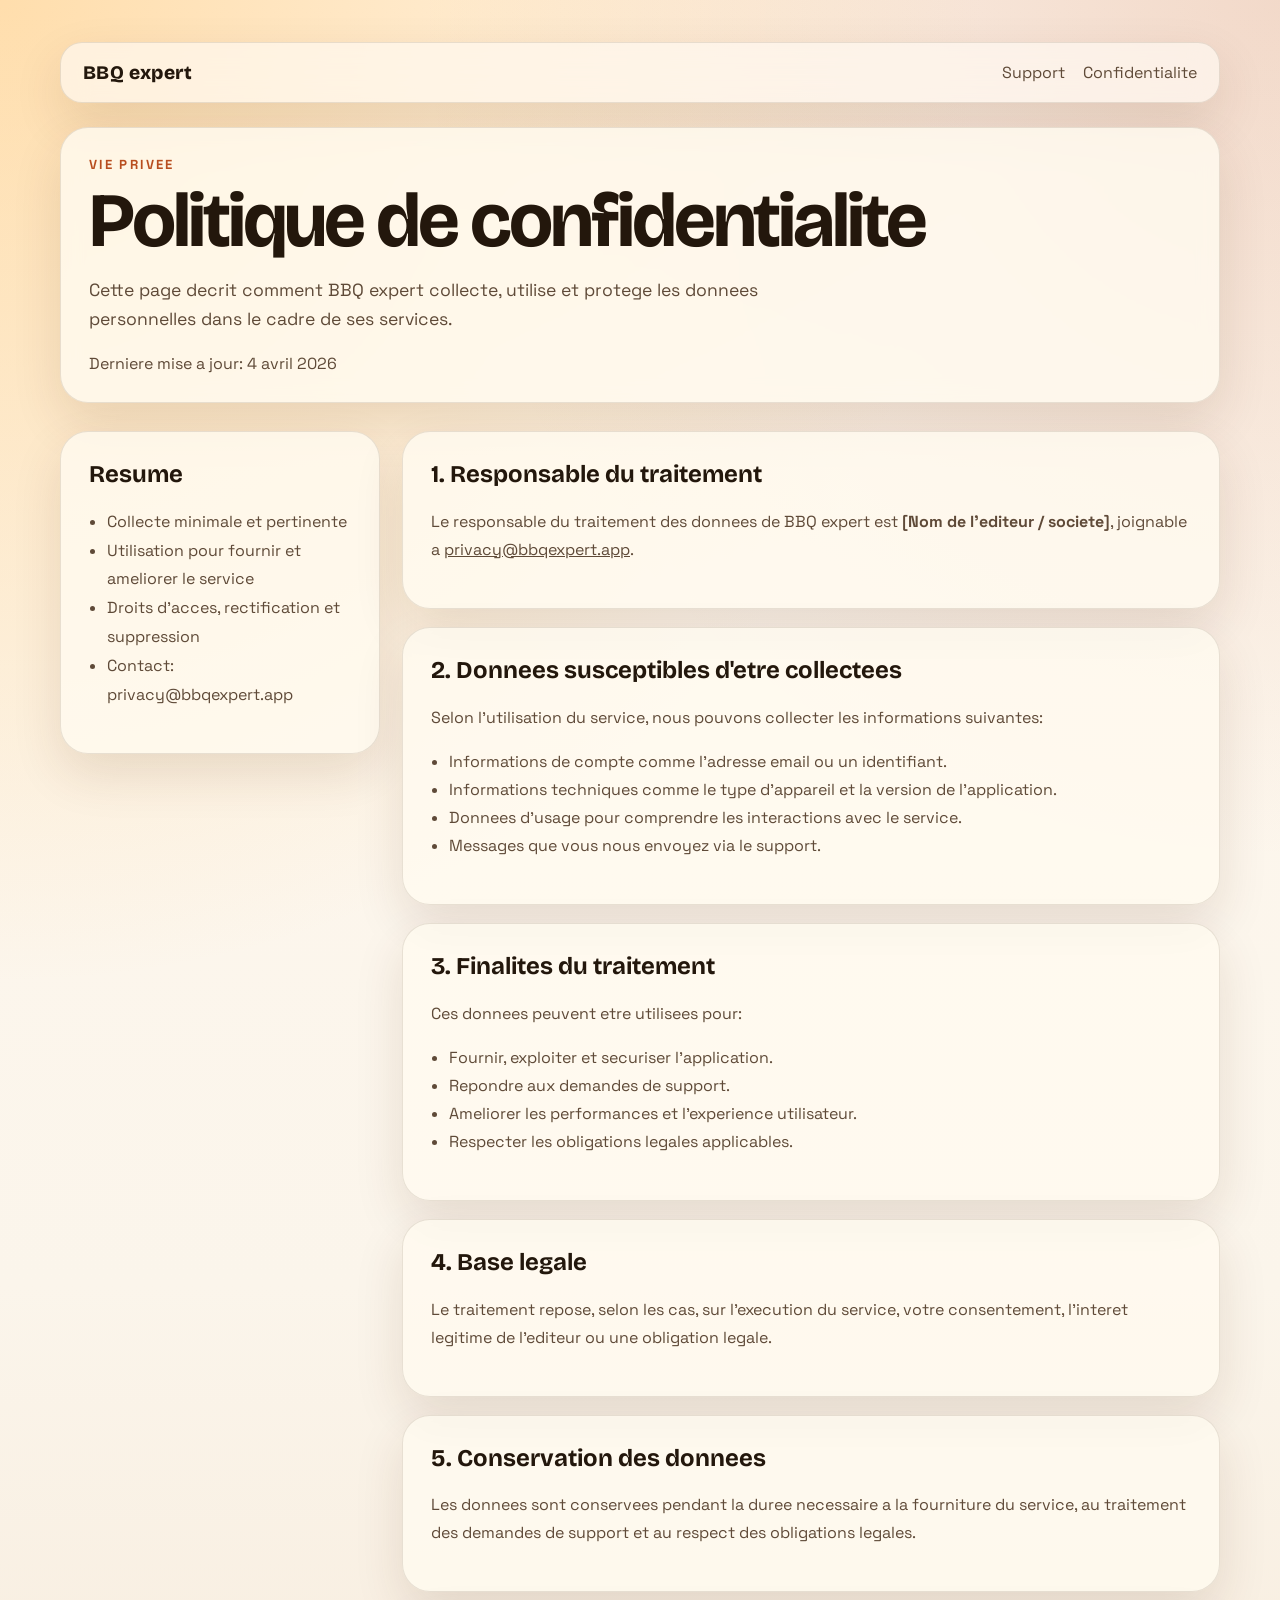
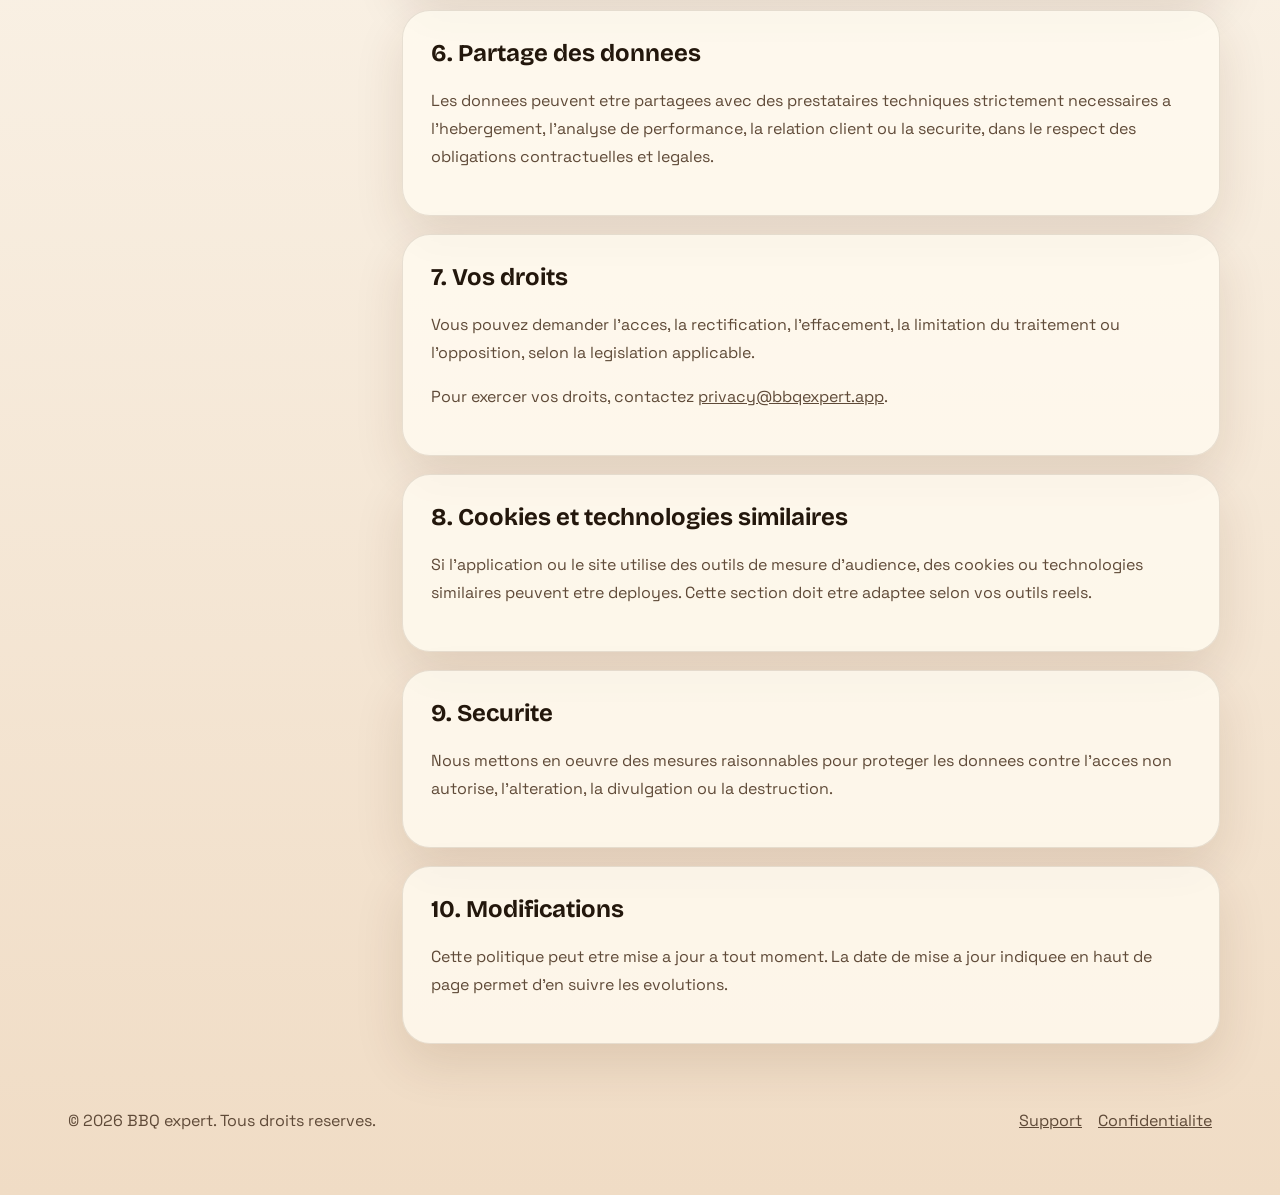
==== privacy.html @ 15db12ca "Initial BBQ expert support site" ====
<!DOCTYPE html>
<html lang="fr">
  <head>
    <meta charset="UTF-8" />
    <meta name="viewport" content="width=device-width, initial-scale=1.0" />
    <title>BBQ expert | Politique de confidentialite</title>
    <meta
      name="description"
      content="Politique de confidentialite de BBQ expert. Informations sur les donnees collectees, leur utilisation et vos droits."
    />
    <link rel="preconnect" href="https://fonts.googleapis.com" />
    <link rel="preconnect" href="https://fonts.gstatic.com" crossorigin />
    <link
      href="https://fonts.googleapis.com/css2?family=Bricolage+Grotesque:wght@400;500;700;800&family=Space+Grotesk:wght@400;500;700&display=swap"
      rel="stylesheet"
    />
    <link rel="stylesheet" href="assets/styles.css" />
  </head>
  <body>
    <div class="site-shell">
      <header class="page-header">
        <nav class="topbar">
          <a class="brand" href="index.html">BBQ expert</a>
          <div class="nav-links">
            <a href="index.html">Support</a>
            <a href="privacy.html">Confidentialite</a>
          </div>
        </nav>

        <div class="page-heading">
          <p class="eyebrow">Vie privee</p>
          <h1>Politique de confidentialite</h1>
          <p class="lead">
            Cette page decrit comment BBQ expert collecte, utilise et protege les
            donnees personnelles dans le cadre de ses services.
          </p>
          <p class="meta-note">Derniere mise a jour: 4 avril 2026</p>
        </div>
      </header>

      <main class="policy-layout">
        <aside class="policy-summary">
          <h2>Resume</h2>
          <ul class="check-list">
            <li>Collecte minimale et pertinente</li>
            <li>Utilisation pour fournir et ameliorer le service</li>
            <li>Droits d'acces, rectification et suppression</li>
            <li>Contact: privacy@bbqexpert.app</li>
          </ul>
        </aside>

        <section class="policy-content">
          <article class="policy-block">
            <h2>1. Responsable du traitement</h2>
            <p>
              Le responsable du traitement des donnees de BBQ expert est
              <strong>[Nom de l'editeur / societe]</strong>, joignable a
              <a href="mailto:privacy@bbqexpert.app">privacy@bbqexpert.app</a>.
            </p>
          </article>

          <article class="policy-block">
            <h2>2. Donnees susceptibles d'etre collectees</h2>
            <p>
              Selon l'utilisation du service, nous pouvons collecter les
              informations suivantes:
            </p>
            <ul>
              <li>Informations de compte comme l'adresse email ou un identifiant.</li>
              <li>Informations techniques comme le type d'appareil et la version de l'application.</li>
              <li>Donnees d'usage pour comprendre les interactions avec le service.</li>
              <li>Messages que vous nous envoyez via le support.</li>
            </ul>
          </article>

          <article class="policy-block">
            <h2>3. Finalites du traitement</h2>
            <p>Ces donnees peuvent etre utilisees pour:</p>
            <ul>
              <li>Fournir, exploiter et securiser l'application.</li>
              <li>Repondre aux demandes de support.</li>
              <li>Ameliorer les performances et l'experience utilisateur.</li>
              <li>Respecter les obligations legales applicables.</li>
            </ul>
          </article>

          <article class="policy-block">
            <h2>4. Base legale</h2>
            <p>
              Le traitement repose, selon les cas, sur l'execution du service,
              votre consentement, l'interet legitime de l'editeur ou une
              obligation legale.
            </p>
          </article>

          <article class="policy-block">
            <h2>5. Conservation des donnees</h2>
            <p>
              Les donnees sont conservees pendant la duree necessaire a la
              fourniture du service, au traitement des demandes de support et au
              respect des obligations legales.
            </p>
          </article>

          <article class="policy-block">
            <h2>6. Partage des donnees</h2>
            <p>
              Les donnees peuvent etre partagees avec des prestataires techniques
              strictement necessaires a l'hebergement, l'analyse de performance,
              la relation client ou la securite, dans le respect des obligations
              contractuelles et legales.
            </p>
          </article>

          <article class="policy-block">
            <h2>7. Vos droits</h2>
            <p>
              Vous pouvez demander l'acces, la rectification, l'effacement, la
              limitation du traitement ou l'opposition, selon la legislation
              applicable.
            </p>
            <p>
              Pour exercer vos droits, contactez
              <a href="mailto:privacy@bbqexpert.app">privacy@bbqexpert.app</a>.
            </p>
          </article>

          <article class="policy-block">
            <h2>8. Cookies et technologies similaires</h2>
            <p>
              Si l'application ou le site utilise des outils de mesure
              d'audience, des cookies ou technologies similaires peuvent etre
              deployes. Cette section doit etre adaptee selon vos outils reels.
            </p>
          </article>

          <article class="policy-block">
            <h2>9. Securite</h2>
            <p>
              Nous mettons en oeuvre des mesures raisonnables pour proteger les
              donnees contre l'acces non autorise, l'alteration, la divulgation
              ou la destruction.
            </p>
          </article>

          <article class="policy-block">
            <h2>10. Modifications</h2>
            <p>
              Cette politique peut etre mise a jour a tout moment. La date de
              mise a jour indiquee en haut de page permet d'en suivre les
              evolutions.
            </p>
          </article>
        </section>
      </main>

      <footer class="footer">
        <p>© 2026 BBQ expert. Tous droits reserves.</p>
        <div class="footer-links">
          <a href="index.html">Support</a>
          <a href="privacy.html">Confidentialite</a>
        </div>
      </footer>
    </div>
  </body>
</html>
---- assets/styles.css ----
:root {
  --bg: #fbf5eb;
  --bg-soft: #f3e5cf;
  --surface: rgba(255, 250, 240, 0.82);
  --surface-strong: #fffaf2;
  --ink: #23170c;
  --ink-soft: #5f4a38;
  --accent: #b84d1f;
  --accent-strong: #8d3511;
  --line: rgba(70, 42, 20, 0.12);
  --shadow: 0 20px 50px rgba(82, 40, 10, 0.12);
}

* {
  box-sizing: border-box;
}

html {
  scroll-behavior: smooth;
}

body {
  margin: 0;
  min-height: 100vh;
  font-family: "Space Grotesk", sans-serif;
  color: var(--ink);
  background:
    radial-gradient(circle at top left, rgba(255, 190, 92, 0.45), transparent 32%),
    radial-gradient(circle at top right, rgba(184, 77, 31, 0.18), transparent 28%),
    linear-gradient(180deg, #fff8ef 0%, var(--bg) 46%, #f0dcc5 100%);
}

a {
  color: inherit;
}

.site-shell {
  width: min(1160px, calc(100% - 32px));
  margin: 0 auto;
  padding: 24px 0 48px;
}

.topbar {
  display: flex;
  align-items: center;
  justify-content: space-between;
  gap: 20px;
  padding: 18px 22px;
  border: 1px solid var(--line);
  border-radius: 22px;
  background: rgba(255, 250, 242, 0.68);
  backdrop-filter: blur(14px);
  box-shadow: var(--shadow);
}

.brand {
  font-family: "Bricolage Grotesque", sans-serif;
  font-size: 1.2rem;
  font-weight: 800;
  letter-spacing: 0.02em;
  text-decoration: none;
}

.nav-links {
  display: flex;
  flex-wrap: wrap;
  gap: 18px;
}

.nav-links a {
  text-decoration: none;
  color: var(--ink-soft);
}

.hero,
.page-header {
  padding-top: 18px;
}

.hero-grid,
.page-heading,
.policy-layout,
.contact-panel,
.support-grid,
.faq-list {
  animation: rise 0.7s ease both;
}

.hero-grid {
  display: grid;
  grid-template-columns: 1.3fr 0.9fr;
  gap: 24px;
  margin-top: 24px;
}

.hero-copy,
.hero-card,
.page-heading,
.policy-summary,
.policy-block,
.contact-panel,
.info-card,
.faq-item {
  border: 1px solid var(--line);
  background: var(--surface);
  backdrop-filter: blur(10px);
  box-shadow: var(--shadow);
}

.hero-copy,
.hero-card,
.page-heading,
.policy-summary,
.policy-block,
.info-card,
.faq-item {
  border-radius: 28px;
  padding: 28px;
}

.hero-copy h1,
.page-heading h1 {
  margin: 0;
  font-family: "Bricolage Grotesque", sans-serif;
  font-size: clamp(2.7rem, 6vw, 5.5rem);
  line-height: 0.95;
  letter-spacing: -0.04em;
}

.hero-card h2,
.section-heading h2,
.contact-panel h2,
.policy-summary h2,
.policy-block h2 {
  margin-top: 0;
  font-family: "Bricolage Grotesque", sans-serif;
}

.lead {
  max-width: 62ch;
  font-size: 1.1rem;
  line-height: 1.7;
  color: var(--ink-soft);
}

.eyebrow {
  margin: 0 0 12px;
  font-size: 0.82rem;
  font-weight: 700;
  letter-spacing: 0.18em;
  text-transform: uppercase;
  color: var(--accent);
}

.hero-actions {
  display: flex;
  flex-wrap: wrap;
  gap: 14px;
  margin: 28px 0 16px;
}

.button {
  display: inline-flex;
  align-items: center;
  justify-content: center;
  min-height: 48px;
  padding: 0 18px;
  border-radius: 999px;
  text-decoration: none;
  font-weight: 700;
}

.button-primary {
  background: linear-gradient(135deg, var(--accent) 0%, #d76a2c 100%);
  color: #fff8f3;
}

.button-secondary {
  border: 1px solid rgba(184, 77, 31, 0.2);
  background: rgba(255, 255, 255, 0.4);
  color: var(--accent-strong);
}

.meta-note {
  margin: 0;
  color: var(--ink-soft);
}

.card-badge {
  display: inline-flex;
  padding: 8px 12px;
  border-radius: 999px;
  background: rgba(184, 77, 31, 0.12);
  color: var(--accent-strong);
  font-size: 0.9rem;
  font-weight: 700;
}

.check-list {
  padding-left: 18px;
  color: var(--ink-soft);
  line-height: 1.8;
}

.section {
  margin-top: 32px;
}

.section-heading {
  margin-bottom: 18px;
}

.support-grid {
  display: grid;
  grid-template-columns: repeat(3, minmax(0, 1fr));
  gap: 18px;
}

.info-card h3,
.faq-item h3 {
  margin-top: 0;
  font-family: "Bricolage Grotesque", sans-serif;
}

.section-accent {
  padding: 28px;
  border: 1px solid var(--line);
  border-radius: 32px;
  background:
    linear-gradient(135deg, rgba(255, 244, 223, 0.82), rgba(255, 248, 240, 0.92)),
    var(--surface-strong);
  box-shadow: var(--shadow);
}

.faq-list {
  display: grid;
  grid-template-columns: repeat(2, minmax(0, 1fr));
  gap: 18px;
}

.contact-panel {
  display: grid;
  grid-template-columns: 1.2fr 0.8fr;
  gap: 22px;
  padding: 28px;
  border-radius: 32px;
}

.contact-card {
  align-self: stretch;
  padding: 22px;
  border-radius: 24px;
  background: linear-gradient(180deg, rgba(184, 77, 31, 0.12), rgba(255, 255, 255, 0.45));
  border: 1px solid rgba(184, 77, 31, 0.18);
}

.page-heading {
  margin-top: 24px;
}

.policy-layout {
  display: grid;
  grid-template-columns: 320px 1fr;
  gap: 22px;
  margin-top: 28px;
}

.policy-summary {
  align-self: start;
  position: sticky;
  top: 20px;
}

.policy-content {
  display: grid;
  gap: 18px;
}

.policy-block p,
.policy-block li,
.faq-item p,
.info-card p,
.hero-card p,
.contact-panel p {
  color: var(--ink-soft);
  line-height: 1.75;
}

.policy-block ul {
  padding-left: 18px;
}

.footer {
  display: flex;
  align-items: center;
  justify-content: space-between;
  gap: 16px;
  margin-top: 32px;
  padding: 18px 8px 0;
  color: var(--ink-soft);
}

.footer-links {
  display: flex;
  gap: 16px;
}

@keyframes rise {
  from {
    opacity: 0;
    transform: translateY(20px);
  }
  to {
    opacity: 1;
    transform: translateY(0);
  }
}

@media (max-width: 900px) {
  .hero-grid,
  .support-grid,
  .faq-list,
  .contact-panel,
  .policy-layout {
    grid-template-columns: 1fr;
  }

  .policy-summary {
    position: static;
  }
}

@media (max-width: 680px) {
  .site-shell {
    width: min(100% - 20px, 1160px);
    padding-top: 14px;
  }

  .topbar,
  .hero-copy,
  .hero-card,
  .page-heading,
  .policy-summary,
  .policy-block,
  .info-card,
  .faq-item,
  .contact-panel,
  .section-accent {
    border-radius: 22px;
    padding: 22px;
  }

  .topbar,
  .footer {
    flex-direction: column;
    align-items: flex-start;
  }

  .nav-links,
  .footer-links,
  .hero-actions {
    width: 100%;
  }
}
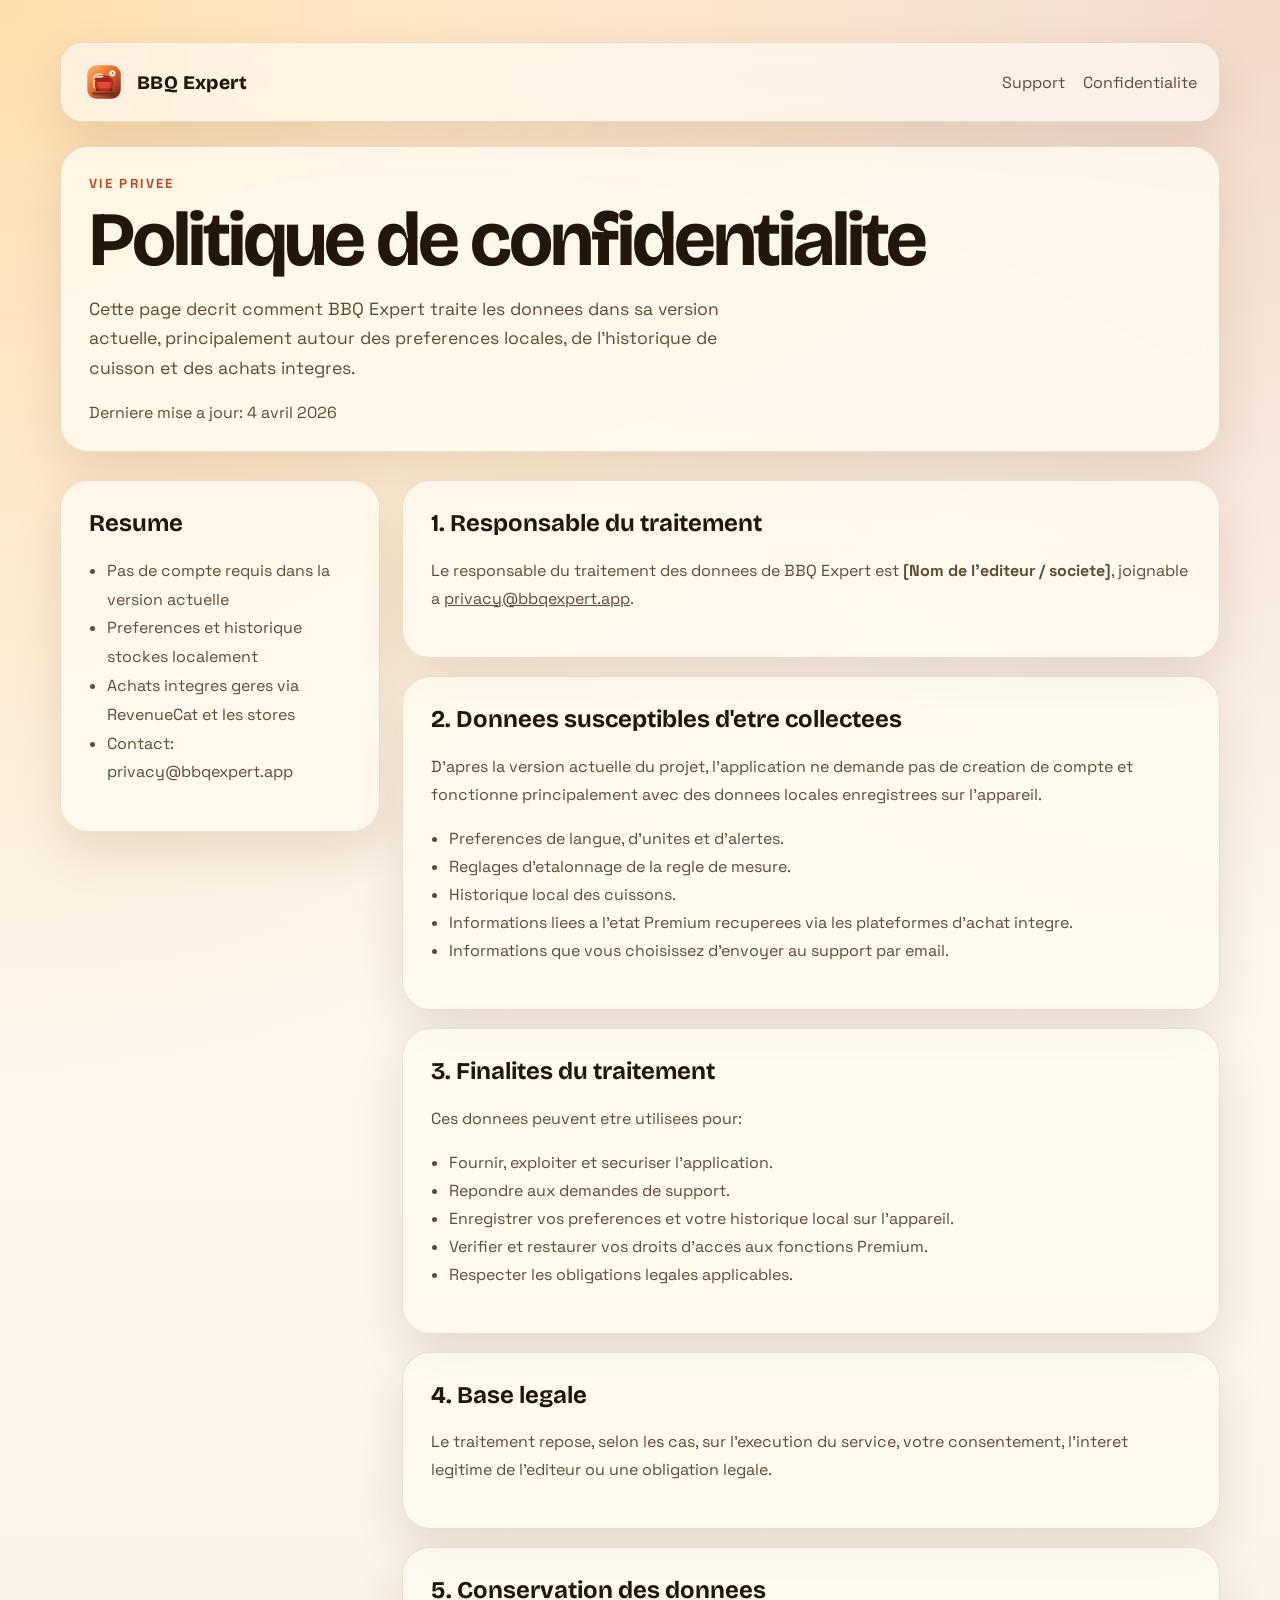
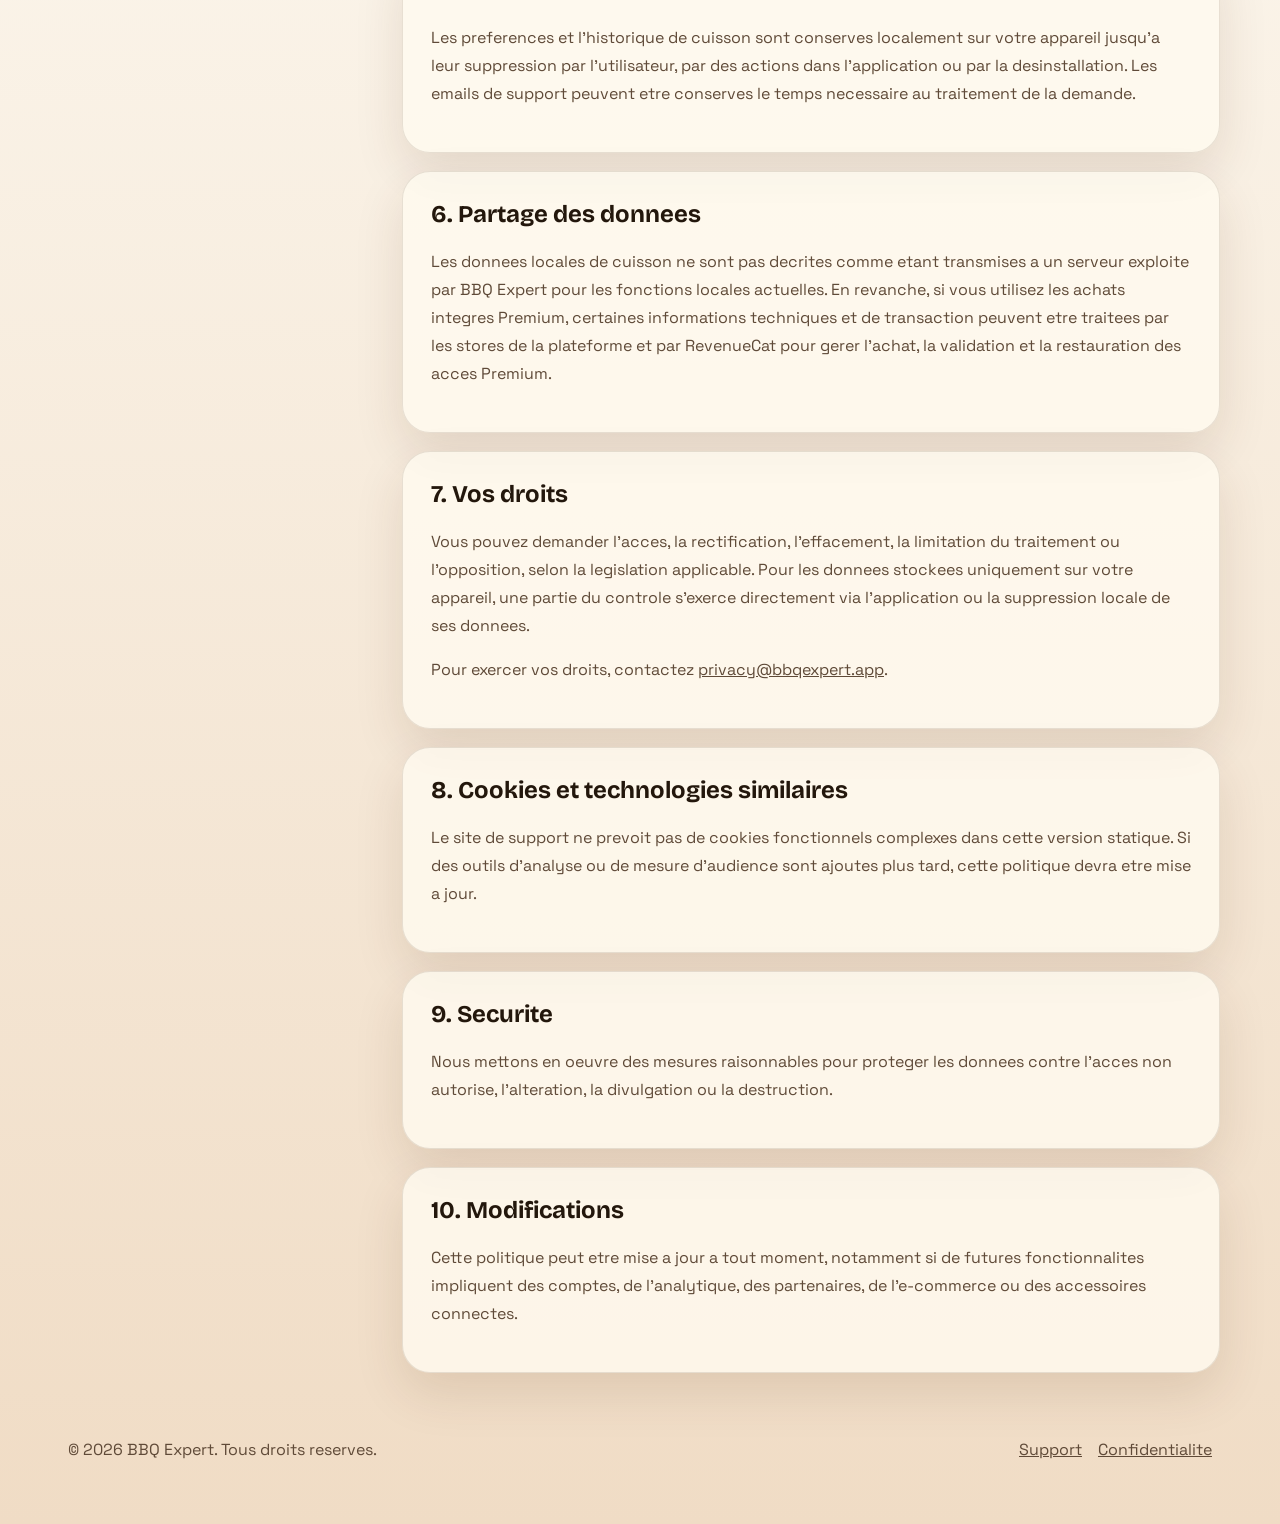
==== commit 2b26f302: "1er" ====
--- a/privacy.html
+++ b/privacy.html
@@ -3,10 +3,10 @@
   <head>
     <meta charset="UTF-8" />
     <meta name="viewport" content="width=device-width, initial-scale=1.0" />
-    <title>BBQ expert | Politique de confidentialite</title>
+    <title>BBQ Expert | Politique de confidentialite</title>
     <meta
       name="description"
-      content="Politique de confidentialite de BBQ expert. Informations sur les donnees collectees, leur utilisation et vos droits."
+      content="Politique de confidentialite de BBQ Expert. Informations sur les donnees locales, les achats integres et vos droits."
     />
     <link rel="preconnect" href="https://fonts.googleapis.com" />
     <link rel="preconnect" href="https://fonts.gstatic.com" crossorigin />
@@ -20,7 +20,10 @@
     <div class="site-shell">
       <header class="page-header">
         <nav class="topbar">
-          <a class="brand" href="index.html">BBQ expert</a>
+          <a class="brand" href="index.html">
+            <img src="assets/icon-bbq-expert.svg" alt="" />
+            <span>BBQ Expert</span>
+          </a>
           <div class="nav-links">
             <a href="index.html">Support</a>
             <a href="privacy.html">Confidentialite</a>
@@ -31,8 +34,9 @@
           <p class="eyebrow">Vie privee</p>
           <h1>Politique de confidentialite</h1>
           <p class="lead">
-            Cette page decrit comment BBQ expert collecte, utilise et protege les
-            donnees personnelles dans le cadre de ses services.
+            Cette page decrit comment BBQ Expert traite les donnees dans sa
+            version actuelle, principalement autour des preferences locales, de
+            l'historique de cuisson et des achats integres.
           </p>
           <p class="meta-note">Derniere mise a jour: 4 avril 2026</p>
         </div>
@@ -42,9 +46,9 @@
         <aside class="policy-summary">
           <h2>Resume</h2>
           <ul class="check-list">
-            <li>Collecte minimale et pertinente</li>
-            <li>Utilisation pour fournir et ameliorer le service</li>
-            <li>Droits d'acces, rectification et suppression</li>
+            <li>Pas de compte requis dans la version actuelle</li>
+            <li>Preferences et historique stockes localement</li>
+            <li>Achats integres geres via RevenueCat et les stores</li>
             <li>Contact: privacy@bbqexpert.app</li>
           </ul>
         </aside>
@@ -53,7 +57,7 @@
           <article class="policy-block">
             <h2>1. Responsable du traitement</h2>
             <p>
-              Le responsable du traitement des donnees de BBQ expert est
+              Le responsable du traitement des donnees de BBQ Expert est
               <strong>[Nom de l'editeur / societe]</strong>, joignable a
               <a href="mailto:privacy@bbqexpert.app">privacy@bbqexpert.app</a>.
             </p>
@@ -62,14 +66,16 @@
           <article class="policy-block">
             <h2>2. Donnees susceptibles d'etre collectees</h2>
             <p>
-              Selon l'utilisation du service, nous pouvons collecter les
-              informations suivantes:
+              D'apres la version actuelle du projet, l'application ne demande
+              pas de creation de compte et fonctionne principalement avec des
+              donnees locales enregistrees sur l'appareil.
             </p>
             <ul>
-              <li>Informations de compte comme l'adresse email ou un identifiant.</li>
-              <li>Informations techniques comme le type d'appareil et la version de l'application.</li>
-              <li>Donnees d'usage pour comprendre les interactions avec le service.</li>
-              <li>Messages que vous nous envoyez via le support.</li>
+              <li>Preferences de langue, d'unites et d'alertes.</li>
+              <li>Reglages d'etalonnage de la regle de mesure.</li>
+              <li>Historique local des cuissons.</li>
+              <li>Informations liees a l'etat Premium recuperees via les plateformes d'achat integre.</li>
+              <li>Informations que vous choisissez d'envoyer au support par email.</li>
             </ul>
           </article>
 
@@ -79,7 +85,8 @@
             <ul>
               <li>Fournir, exploiter et securiser l'application.</li>
               <li>Repondre aux demandes de support.</li>
-              <li>Ameliorer les performances et l'experience utilisateur.</li>
+              <li>Enregistrer vos preferences et votre historique local sur l'appareil.</li>
+              <li>Verifier et restaurer vos droits d'acces aux fonctions Premium.</li>
               <li>Respecter les obligations legales applicables.</li>
             </ul>
           </article>
@@ -96,19 +103,24 @@
           <article class="policy-block">
             <h2>5. Conservation des donnees</h2>
             <p>
-              Les donnees sont conservees pendant la duree necessaire a la
-              fourniture du service, au traitement des demandes de support et au
-              respect des obligations legales.
+              Les preferences et l'historique de cuisson sont conserves
+              localement sur votre appareil jusqu'a leur suppression par
+              l'utilisateur, par des actions dans l'application ou par la
+              desinstallation. Les emails de support peuvent etre conserves le
+              temps necessaire au traitement de la demande.
             </p>
           </article>
 
           <article class="policy-block">
             <h2>6. Partage des donnees</h2>
             <p>
-              Les donnees peuvent etre partagees avec des prestataires techniques
-              strictement necessaires a l'hebergement, l'analyse de performance,
-              la relation client ou la securite, dans le respect des obligations
-              contractuelles et legales.
+              Les donnees locales de cuisson ne sont pas decrites comme etant
+              transmises a un serveur exploite par BBQ Expert pour les fonctions
+              locales actuelles. En revanche, si vous utilisez les achats
+              integres Premium, certaines informations techniques et de
+              transaction peuvent etre traitees par les stores de la plateforme
+              et par RevenueCat pour gerer l'achat, la validation et la
+              restauration des acces Premium.
             </p>
           </article>
 
@@ -117,7 +129,9 @@
             <p>
               Vous pouvez demander l'acces, la rectification, l'effacement, la
               limitation du traitement ou l'opposition, selon la legislation
-              applicable.
+              applicable. Pour les donnees stockees uniquement sur votre appareil,
+              une partie du controle s'exerce directement via l'application ou la
+              suppression locale de ses donnees.
             </p>
             <p>
               Pour exercer vos droits, contactez
@@ -128,9 +142,10 @@
           <article class="policy-block">
             <h2>8. Cookies et technologies similaires</h2>
             <p>
-              Si l'application ou le site utilise des outils de mesure
-              d'audience, des cookies ou technologies similaires peuvent etre
-              deployes. Cette section doit etre adaptee selon vos outils reels.
+              Le site de support ne prevoit pas de cookies fonctionnels
+              complexes dans cette version statique. Si des outils d'analyse ou
+              de mesure d'audience sont ajoutes plus tard, cette politique devra
+              etre mise a jour.
             </p>
           </article>
 
@@ -146,16 +161,16 @@
           <article class="policy-block">
             <h2>10. Modifications</h2>
             <p>
-              Cette politique peut etre mise a jour a tout moment. La date de
-              mise a jour indiquee en haut de page permet d'en suivre les
-              evolutions.
+              Cette politique peut etre mise a jour a tout moment, notamment si
+              de futures fonctionnalites impliquent des comptes, de l'analytique,
+              des partenaires, de l'e-commerce ou des accessoires connectes.
             </p>
           </article>
         </section>
       </main>
 
       <footer class="footer">
-        <p>© 2026 BBQ expert. Tous droits reserves.</p>
+        <p>© 2026 BBQ Expert. Tous droits reserves.</p>
         <div class="footer-links">
           <a href="index.html">Support</a>
           <a href="privacy.html">Confidentialite</a>
--- a/assets/styles.css
+++ b/assets/styles.css
@@ -54,11 +54,21 @@
 }
 
 .brand {
+  display: inline-flex;
+  align-items: center;
+  gap: 12px;
   font-family: "Bricolage Grotesque", sans-serif;
   font-size: 1.2rem;
   font-weight: 800;
   letter-spacing: 0.02em;
   text-decoration: none;
+}
+
+.brand img {
+  width: 42px;
+  height: 42px;
+  border-radius: 12px;
+  flex: 0 0 auto;
 }
 
 .nav-links {
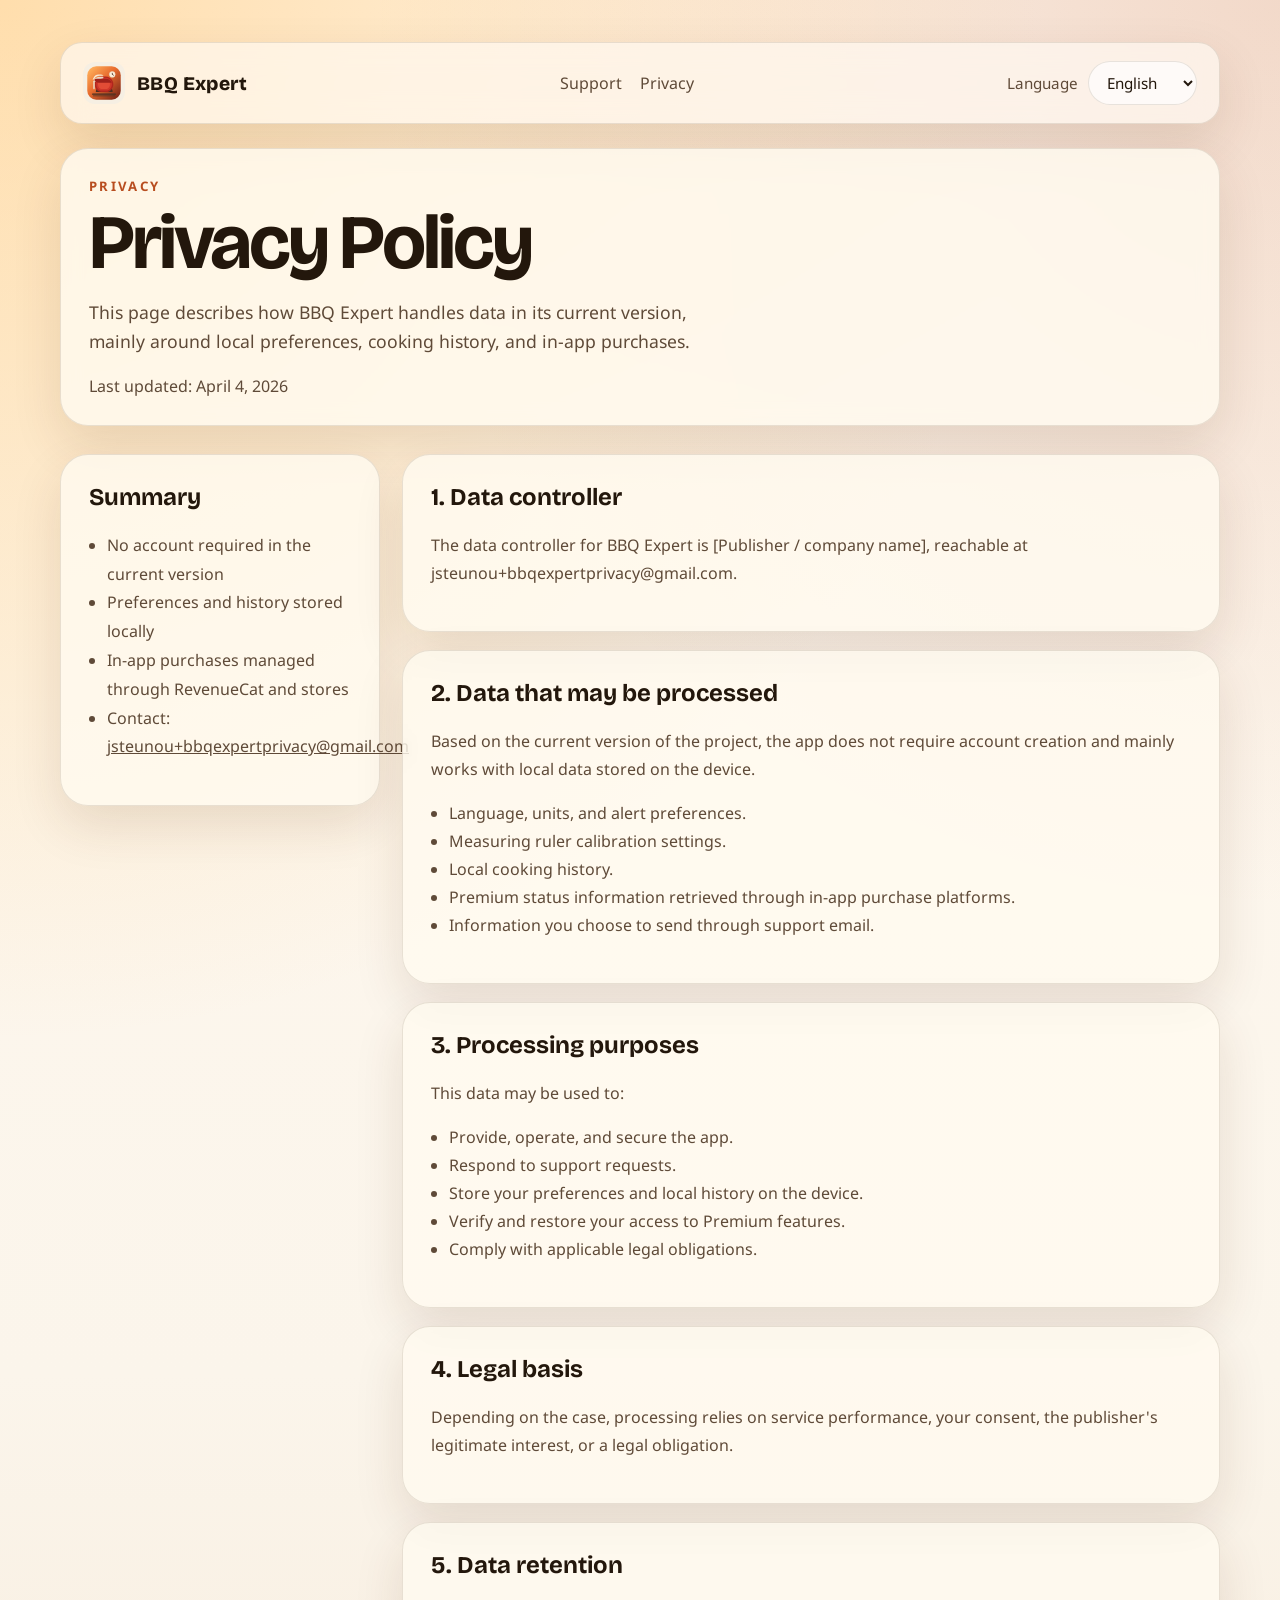
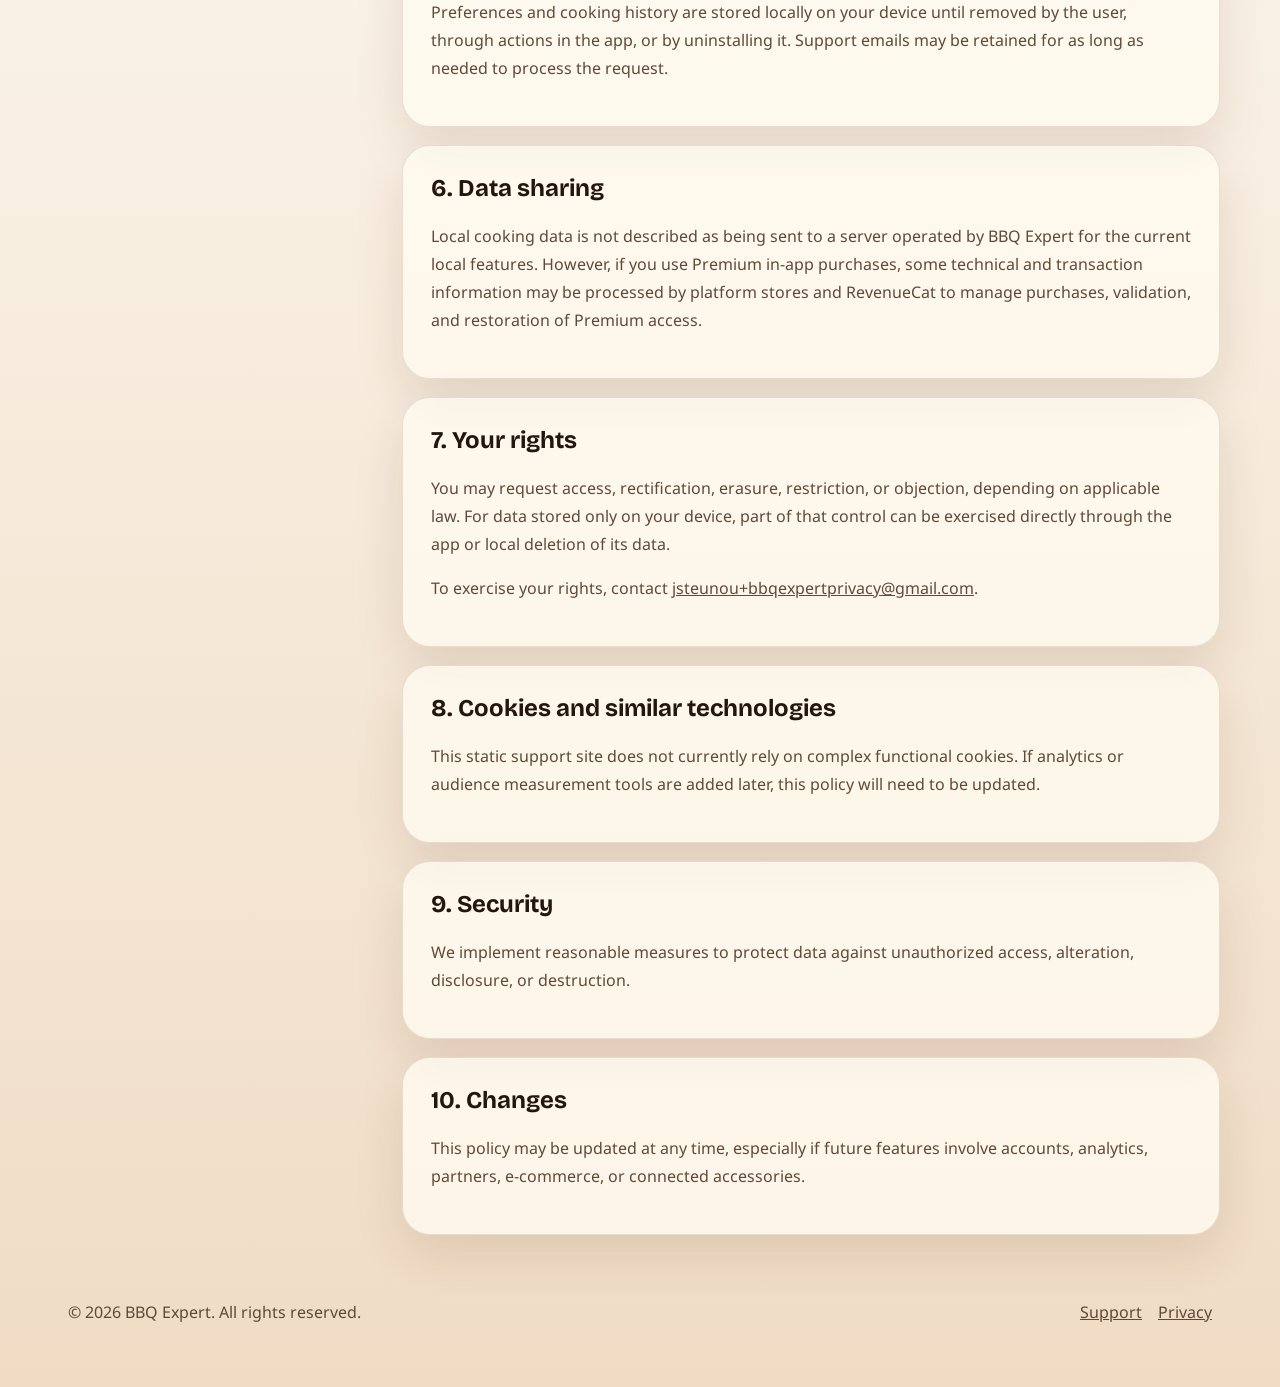
==== commit 6e79992d: "multilingue" ====
--- a/privacy.html
+++ b/privacy.html
@@ -3,20 +3,20 @@
   <head>
     <meta charset="UTF-8" />
     <meta name="viewport" content="width=device-width, initial-scale=1.0" />
-    <title>BBQ Expert | Politique de confidentialite</title>
+    <title>BBQ Expert | Politique de confidentialité</title>
     <meta
       name="description"
-      content="Politique de confidentialite de BBQ Expert. Informations sur les donnees locales, les achats integres et vos droits."
+      content="Politique de confidentialité de BBQ Expert. Informations sur les données locales, les achats intégrés et vos droits."
     />
     <link rel="preconnect" href="https://fonts.googleapis.com" />
     <link rel="preconnect" href="https://fonts.gstatic.com" crossorigin />
     <link
-      href="https://fonts.googleapis.com/css2?family=Bricolage+Grotesque:wght@400;500;700;800&family=Space+Grotesk:wght@400;500;700&display=swap"
+      href="https://fonts.googleapis.com/css2?family=Bricolage+Grotesque:wght@400;500;700;800&family=Noto+Sans:wght@400;500;700&display=swap"
       rel="stylesheet"
     />
     <link rel="stylesheet" href="assets/styles.css" />
   </head>
-  <body>
+  <body data-page="privacy">
     <div class="site-shell">
       <header class="page-header">
         <nav class="topbar">
@@ -25,157 +25,179 @@
             <span>BBQ Expert</span>
           </a>
           <div class="nav-links">
-            <a href="index.html">Support</a>
-            <a href="privacy.html">Confidentialite</a>
+            <a href="index.html" data-i18n="navSupport">Support</a>
+            <a href="privacy.html" data-i18n="navPrivacy">Confidentialité</a>
           </div>
+          <label class="language-switcher">
+            <span data-i18n="languageLabel">Langue</span>
+            <select id="language-select" aria-label="Language selector">
+              <option value="fr">Français</option>
+              <option value="en">English</option>
+              <option value="it">Italiano</option>
+              <option value="es">Español</option>
+              <option value="de">Deutsch</option>
+              <option value="zh">中文</option>
+            </select>
+          </label>
         </nav>
 
         <div class="page-heading">
-          <p class="eyebrow">Vie privee</p>
-          <h1>Politique de confidentialite</h1>
-          <p class="lead">
-            Cette page decrit comment BBQ Expert traite les donnees dans sa
-            version actuelle, principalement autour des preferences locales, de
-            l'historique de cuisson et des achats integres.
+          <p class="eyebrow" data-i18n="privacyEyebrow">Vie privée</p>
+          <h1 data-i18n="privacyTitle">Politique de confidentialité</h1>
+          <p class="lead" data-i18n="privacyLead">
+            Cette page décrit comment BBQ Expert traite les données dans sa
+            version actuelle, principalement autour des préférences locales, de
+            l'historique de cuisson et des achats intégrés.
           </p>
-          <p class="meta-note">Derniere mise a jour: 4 avril 2026</p>
+          <p class="meta-note" data-i18n="privacyUpdated">
+            Dernière mise à jour : 4 avril 2026
+          </p>
         </div>
       </header>
 
       <main class="policy-layout">
         <aside class="policy-summary">
-          <h2>Resume</h2>
+          <h2 data-i18n="summaryTitle">Résumé</h2>
           <ul class="check-list">
-            <li>Pas de compte requis dans la version actuelle</li>
-            <li>Preferences et historique stockes localement</li>
-            <li>Achats integres geres via RevenueCat et les stores</li>
-            <li>Contact: privacy@bbqexpert.app</li>
+            <li data-i18n="summary1">Pas de compte requis dans la version actuelle</li>
+            <li data-i18n="summary2">Préférences et historique stockés localement</li>
+            <li data-i18n="summary3">Achats intégrés gérés via RevenueCat et les stores</li>
+            <li>
+              <span data-i18n="summary4">Contact :</span>
+              <a href="mailto:jsteunou+bbqexpertprivacy@gmail.com"
+                >jsteunou+bbqexpertprivacy@gmail.com</a
+              >
+            </li>
           </ul>
         </aside>
 
         <section class="policy-content">
           <article class="policy-block">
-            <h2>1. Responsable du traitement</h2>
+            <h2 data-i18n="section1Title">1. Responsable du traitement</h2>
+            <p data-i18n="section1Body">
+              Le responsable du traitement des données de BBQ Expert est
+              [Nom de l'éditeur / société], joignable à
+              jsteunou+bbqexpertprivacy@gmail.com.
+            </p>
+          </article>
+
+          <article class="policy-block">
+            <h2 data-i18n="section2Title">2. Données susceptibles d'être collectées</h2>
+            <p data-i18n="section2Lead">
+              D'après la version actuelle du projet, l'application ne demande
+              pas de création de compte et fonctionne principalement avec des
+              données locales enregistrées sur l'appareil.
+            </p>
+            <ul>
+              <li data-i18n="section2Item1">Préférences de langue, d'unités et d'alertes.</li>
+              <li data-i18n="section2Item2">Réglages d'étalonnage de la règle de mesure.</li>
+              <li data-i18n="section2Item3">Historique local des cuissons.</li>
+              <li data-i18n="section2Item4">Informations liées à l'état Premium récupérées via les plateformes d'achat intégré.</li>
+              <li data-i18n="section2Item5">Informations que vous choisissez d'envoyer au support par email.</li>
+            </ul>
+          </article>
+
+          <article class="policy-block">
+            <h2 data-i18n="section3Title">3. Finalités du traitement</h2>
+            <p data-i18n="section3Lead">Ces données peuvent être utilisées pour :</p>
+            <ul>
+              <li data-i18n="section3Item1">Fournir, exploiter et sécuriser l'application.</li>
+              <li data-i18n="section3Item2">Répondre aux demandes de support.</li>
+              <li data-i18n="section3Item3">Enregistrer vos préférences et votre historique local sur l'appareil.</li>
+              <li data-i18n="section3Item4">Vérifier et restaurer vos droits d'accès aux fonctions Premium.</li>
+              <li data-i18n="section3Item5">Respecter les obligations légales applicables.</li>
+            </ul>
+          </article>
+
+          <article class="policy-block">
+            <h2 data-i18n="section4Title">4. Base légale</h2>
+            <p data-i18n="section4Body">
+              Le traitement repose, selon les cas, sur l'exécution du service,
+              votre consentement, l'intérêt légitime de l'éditeur ou une
+              obligation légale.
+            </p>
+          </article>
+
+          <article class="policy-block">
+            <h2 data-i18n="section5Title">5. Conservation des données</h2>
+            <p data-i18n="section5Body">
+              Les préférences et l'historique de cuisson sont conservés
+              localement sur votre appareil jusqu'à leur suppression par
+              l'utilisateur, par des actions dans l'application ou par la
+              désinstallation. Les emails de support peuvent être conservés le
+              temps nécessaire au traitement de la demande.
+            </p>
+          </article>
+
+          <article class="policy-block">
+            <h2 data-i18n="section6Title">6. Partage des données</h2>
+            <p data-i18n="section6Body">
+              Les données locales de cuisson ne sont pas décrites comme étant
+              transmises à un serveur exploité par BBQ Expert pour les fonctions
+              locales actuelles. En revanche, si vous utilisez les achats
+              intégrés Premium, certaines informations techniques et de
+              transaction peuvent être traitées par les stores de la plateforme
+              et par RevenueCat pour gérer l'achat, la validation et la
+              restauration des accès Premium.
+            </p>
+          </article>
+
+          <article class="policy-block">
+            <h2 data-i18n="section7Title">7. Vos droits</h2>
+            <p data-i18n="section7Body">
+              Vous pouvez demander l'accès, la rectification, l'effacement, la
+              limitation du traitement ou l'opposition, selon la législation
+              applicable. Pour les données stockées uniquement sur votre appareil,
+              une partie du contrôle s'exerce directement via l'application ou la
+              suppression locale de ses données.
+            </p>
             <p>
-              Le responsable du traitement des donnees de BBQ Expert est
-              <strong>[Nom de l'editeur / societe]</strong>, joignable a
-              <a href="mailto:privacy@bbqexpert.app">privacy@bbqexpert.app</a>.
-            </p>
-          </article>
-
-          <article class="policy-block">
-            <h2>2. Donnees susceptibles d'etre collectees</h2>
-            <p>
-              D'apres la version actuelle du projet, l'application ne demande
-              pas de creation de compte et fonctionne principalement avec des
-              donnees locales enregistrees sur l'appareil.
-            </p>
-            <ul>
-              <li>Preferences de langue, d'unites et d'alertes.</li>
-              <li>Reglages d'etalonnage de la regle de mesure.</li>
-              <li>Historique local des cuissons.</li>
-              <li>Informations liees a l'etat Premium recuperees via les plateformes d'achat integre.</li>
-              <li>Informations que vous choisissez d'envoyer au support par email.</li>
-            </ul>
-          </article>
-
-          <article class="policy-block">
-            <h2>3. Finalites du traitement</h2>
-            <p>Ces donnees peuvent etre utilisees pour:</p>
-            <ul>
-              <li>Fournir, exploiter et securiser l'application.</li>
-              <li>Repondre aux demandes de support.</li>
-              <li>Enregistrer vos preferences et votre historique local sur l'appareil.</li>
-              <li>Verifier et restaurer vos droits d'acces aux fonctions Premium.</li>
-              <li>Respecter les obligations legales applicables.</li>
-            </ul>
-          </article>
-
-          <article class="policy-block">
-            <h2>4. Base legale</h2>
-            <p>
-              Le traitement repose, selon les cas, sur l'execution du service,
-              votre consentement, l'interet legitime de l'editeur ou une
-              obligation legale.
-            </p>
-          </article>
-
-          <article class="policy-block">
-            <h2>5. Conservation des donnees</h2>
-            <p>
-              Les preferences et l'historique de cuisson sont conserves
-              localement sur votre appareil jusqu'a leur suppression par
-              l'utilisateur, par des actions dans l'application ou par la
-              desinstallation. Les emails de support peuvent etre conserves le
-              temps necessaire au traitement de la demande.
-            </p>
-          </article>
-
-          <article class="policy-block">
-            <h2>6. Partage des donnees</h2>
-            <p>
-              Les donnees locales de cuisson ne sont pas decrites comme etant
-              transmises a un serveur exploite par BBQ Expert pour les fonctions
-              locales actuelles. En revanche, si vous utilisez les achats
-              integres Premium, certaines informations techniques et de
-              transaction peuvent etre traitees par les stores de la plateforme
-              et par RevenueCat pour gerer l'achat, la validation et la
-              restauration des acces Premium.
-            </p>
-          </article>
-
-          <article class="policy-block">
-            <h2>7. Vos droits</h2>
-            <p>
-              Vous pouvez demander l'acces, la rectification, l'effacement, la
-              limitation du traitement ou l'opposition, selon la legislation
-              applicable. Pour les donnees stockees uniquement sur votre appareil,
-              une partie du controle s'exerce directement via l'application ou la
-              suppression locale de ses donnees.
-            </p>
-            <p>
-              Pour exercer vos droits, contactez
-              <a href="mailto:privacy@bbqexpert.app">privacy@bbqexpert.app</a>.
-            </p>
-          </article>
-
-          <article class="policy-block">
-            <h2>8. Cookies et technologies similaires</h2>
-            <p>
-              Le site de support ne prevoit pas de cookies fonctionnels
+              <span data-i18n="section7ContactPrefix">Pour exercer vos droits, contactez</span>
+              <a href="mailto:jsteunou+bbqexpertprivacy@gmail.com"
+                >jsteunou+bbqexpertprivacy@gmail.com</a
+              >.
+            </p>
+          </article>
+
+          <article class="policy-block">
+            <h2 data-i18n="section8Title">8. Cookies et technologies similaires</h2>
+            <p data-i18n="section8Body">
+              Le site de support ne prévoit pas de cookies fonctionnels
               complexes dans cette version statique. Si des outils d'analyse ou
-              de mesure d'audience sont ajoutes plus tard, cette politique devra
-              etre mise a jour.
-            </p>
-          </article>
-
-          <article class="policy-block">
-            <h2>9. Securite</h2>
-            <p>
-              Nous mettons en oeuvre des mesures raisonnables pour proteger les
-              donnees contre l'acces non autorise, l'alteration, la divulgation
+              de mesure d'audience sont ajoutés plus tard, cette politique devra
+              être mise à jour.
+            </p>
+          </article>
+
+          <article class="policy-block">
+            <h2 data-i18n="section9Title">9. Sécurité</h2>
+            <p data-i18n="section9Body">
+              Nous mettons en oeuvre des mesures raisonnables pour protéger les
+              données contre l'accès non autorisé, l'altération, la divulgation
               ou la destruction.
             </p>
           </article>
 
           <article class="policy-block">
-            <h2>10. Modifications</h2>
-            <p>
-              Cette politique peut etre mise a jour a tout moment, notamment si
-              de futures fonctionnalites impliquent des comptes, de l'analytique,
-              des partenaires, de l'e-commerce ou des accessoires connectes.
+            <h2 data-i18n="section10Title">10. Modifications</h2>
+            <p data-i18n="section10Body">
+              Cette politique peut être mise à jour à tout moment, notamment si
+              de futures fonctionnalités impliquent des comptes, de l'analytique,
+              des partenaires, de l'e-commerce ou des accessoires connectés.
             </p>
           </article>
         </section>
       </main>
 
       <footer class="footer">
-        <p>© 2026 BBQ Expert. Tous droits reserves.</p>
+        <p data-i18n="footerCopy">© 2026 BBQ Expert. Tous droits réservés.</p>
         <div class="footer-links">
-          <a href="index.html">Support</a>
-          <a href="privacy.html">Confidentialite</a>
+          <a href="index.html" data-i18n="footerSupport">Support</a>
+          <a href="privacy.html" data-i18n="footerPrivacy">Confidentialité</a>
         </div>
       </footer>
     </div>
+
+    <script src="assets/site.js"></script>
   </body>
 </html>
--- a/assets/styles.css
+++ b/assets/styles.css
@@ -22,7 +22,7 @@
 body {
   margin: 0;
   min-height: 100vh;
-  font-family: "Space Grotesk", sans-serif;
+  font-family: "Noto Sans", sans-serif;
   color: var(--ink);
   background:
     radial-gradient(circle at top left, rgba(255, 190, 92, 0.45), transparent 32%),
@@ -75,6 +75,23 @@
   display: flex;
   flex-wrap: wrap;
   gap: 18px;
+}
+
+.language-switcher {
+  display: inline-flex;
+  align-items: center;
+  gap: 10px;
+  color: var(--ink-soft);
+  font-size: 0.95rem;
+}
+
+.language-switcher select {
+  border: 1px solid var(--line);
+  border-radius: 999px;
+  background: rgba(255, 255, 255, 0.7);
+  color: var(--ink);
+  padding: 10px 14px;
+  font: inherit;
 }
 
 .nav-links a {
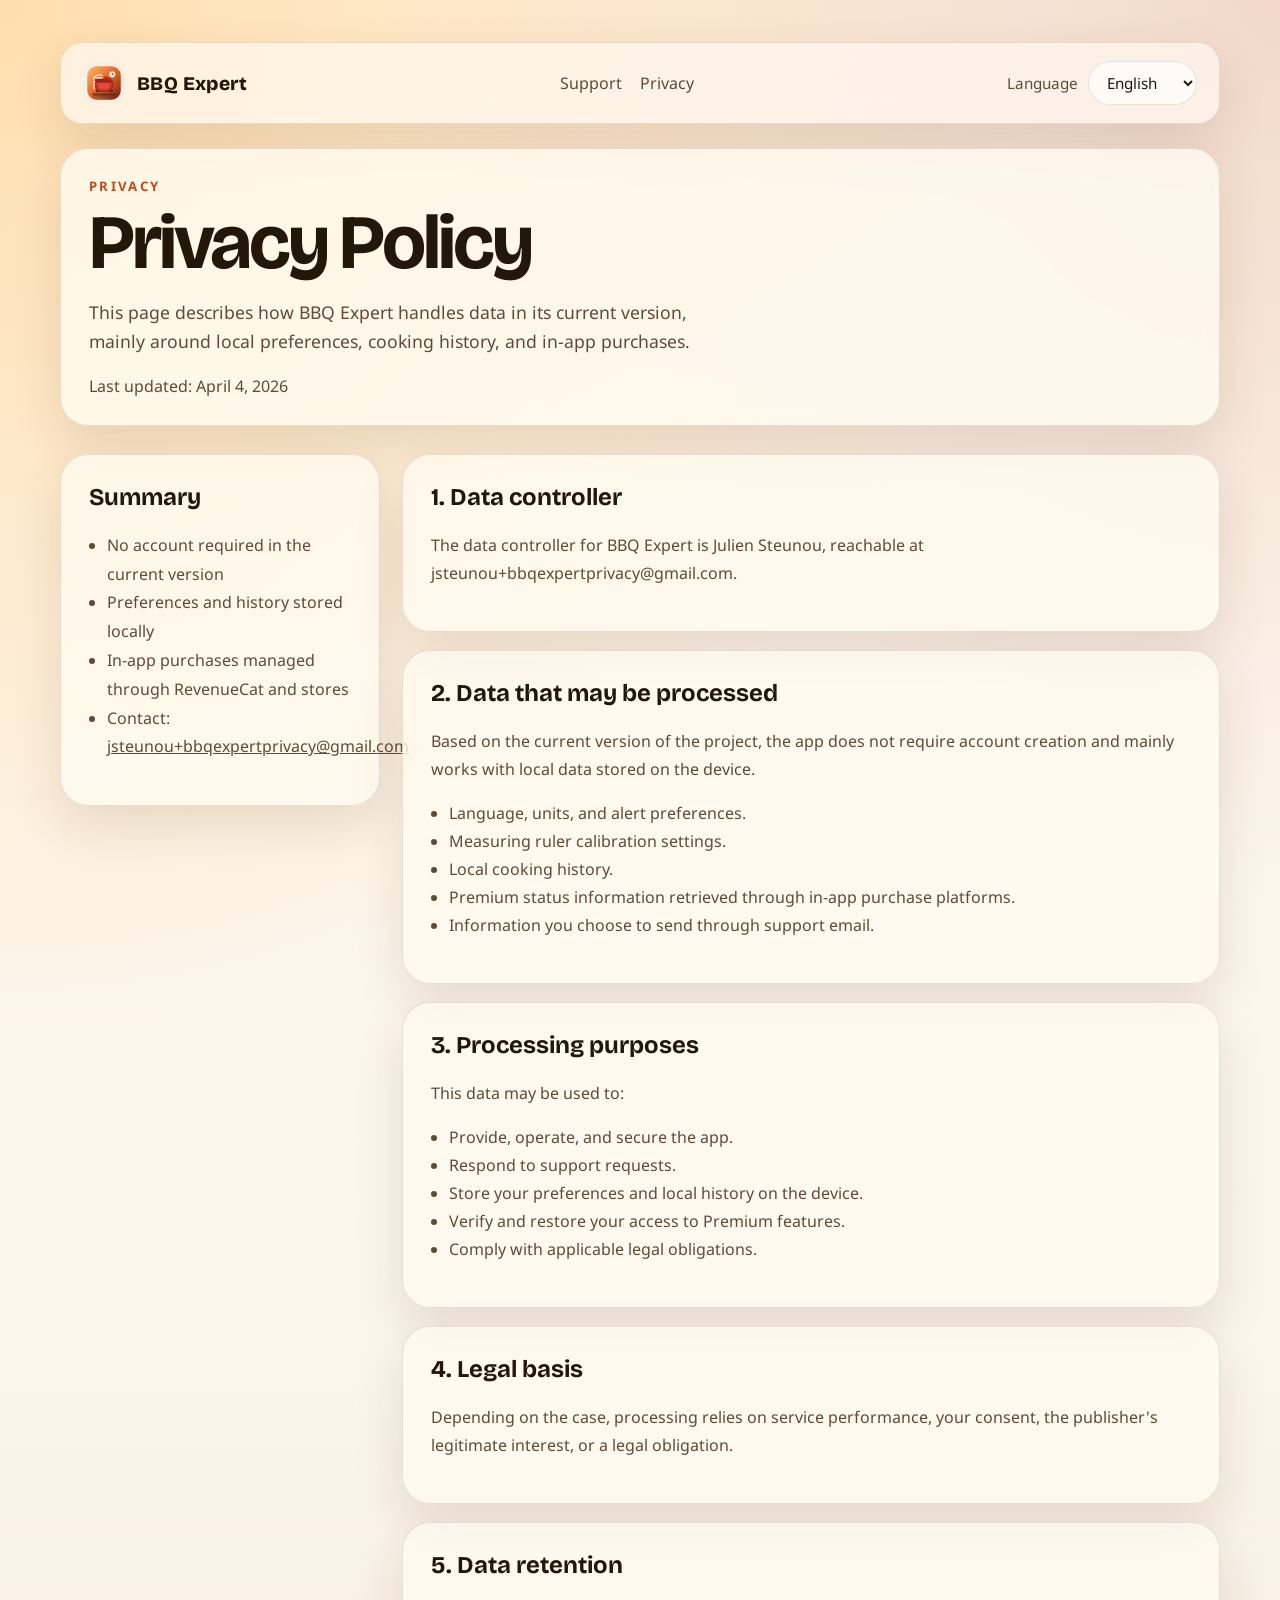
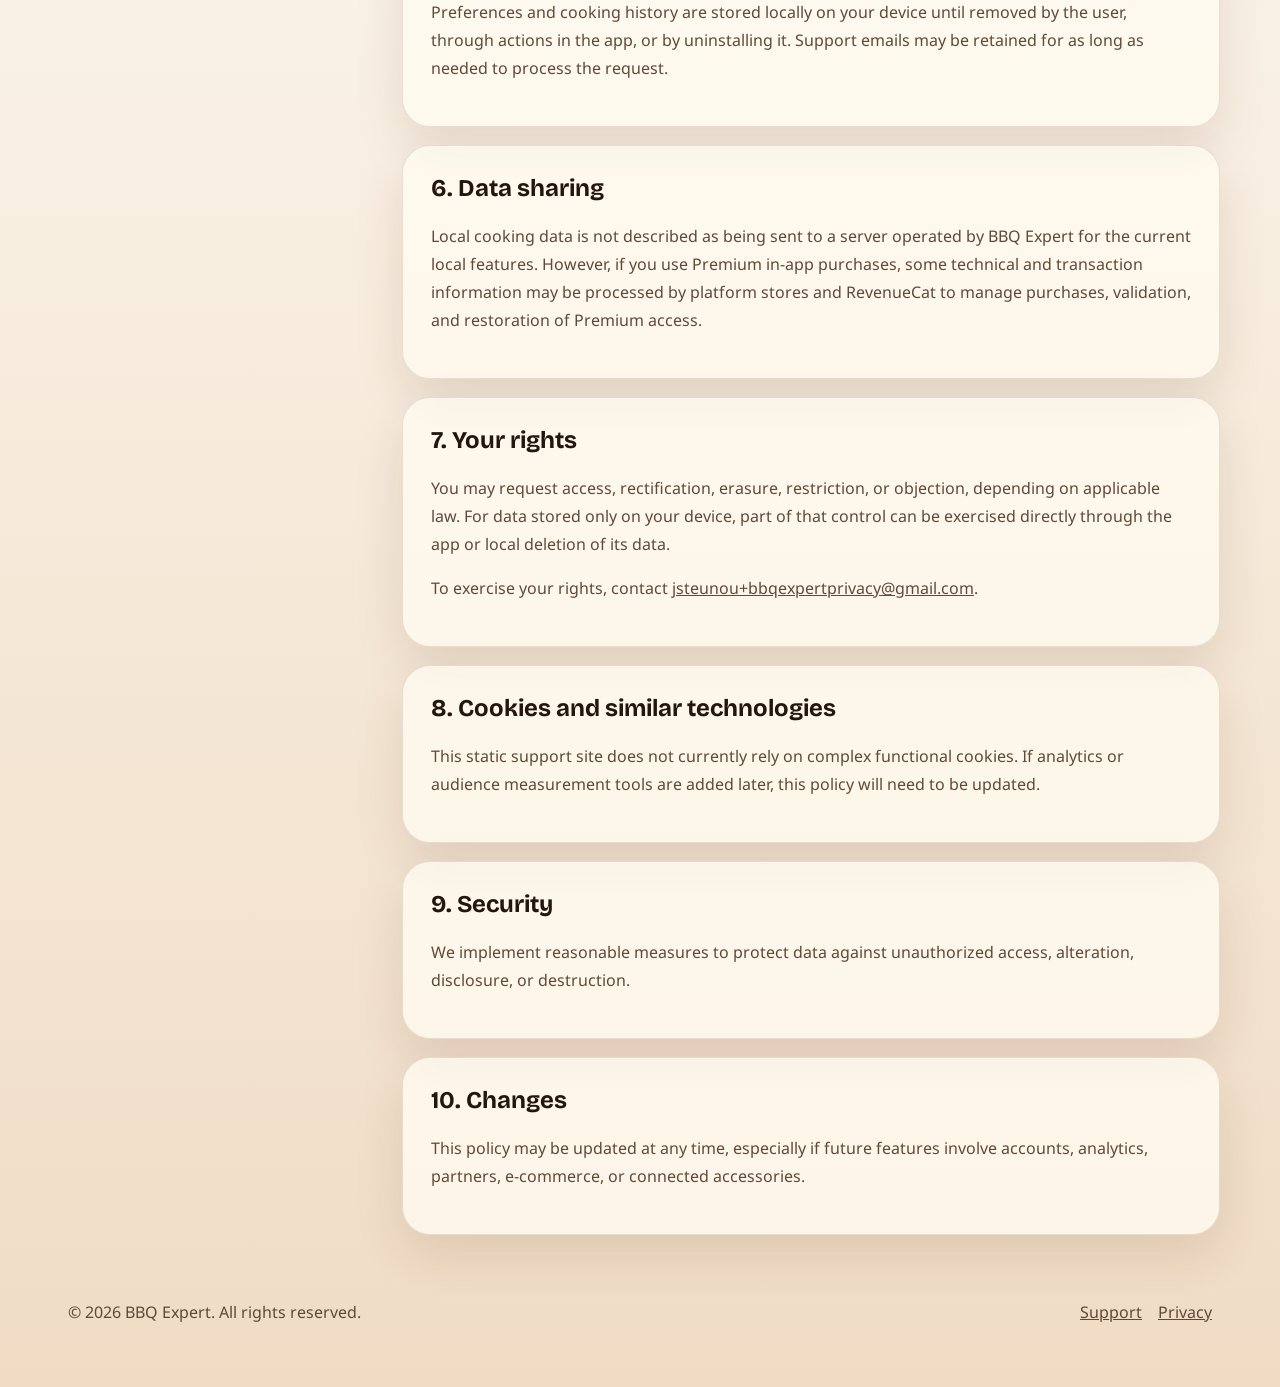
==== commit 6d514a91: "designer" ====
--- a/privacy.html
+++ b/privacy.html
@@ -76,7 +76,7 @@
             <h2 data-i18n="section1Title">1. Responsable du traitement</h2>
             <p data-i18n="section1Body">
               Le responsable du traitement des données de BBQ Expert est
-              [Nom de l'éditeur / société], joignable à
+              Julien Steunou, joignable à
               jsteunou+bbqexpertprivacy@gmail.com.
             </p>
           </article>
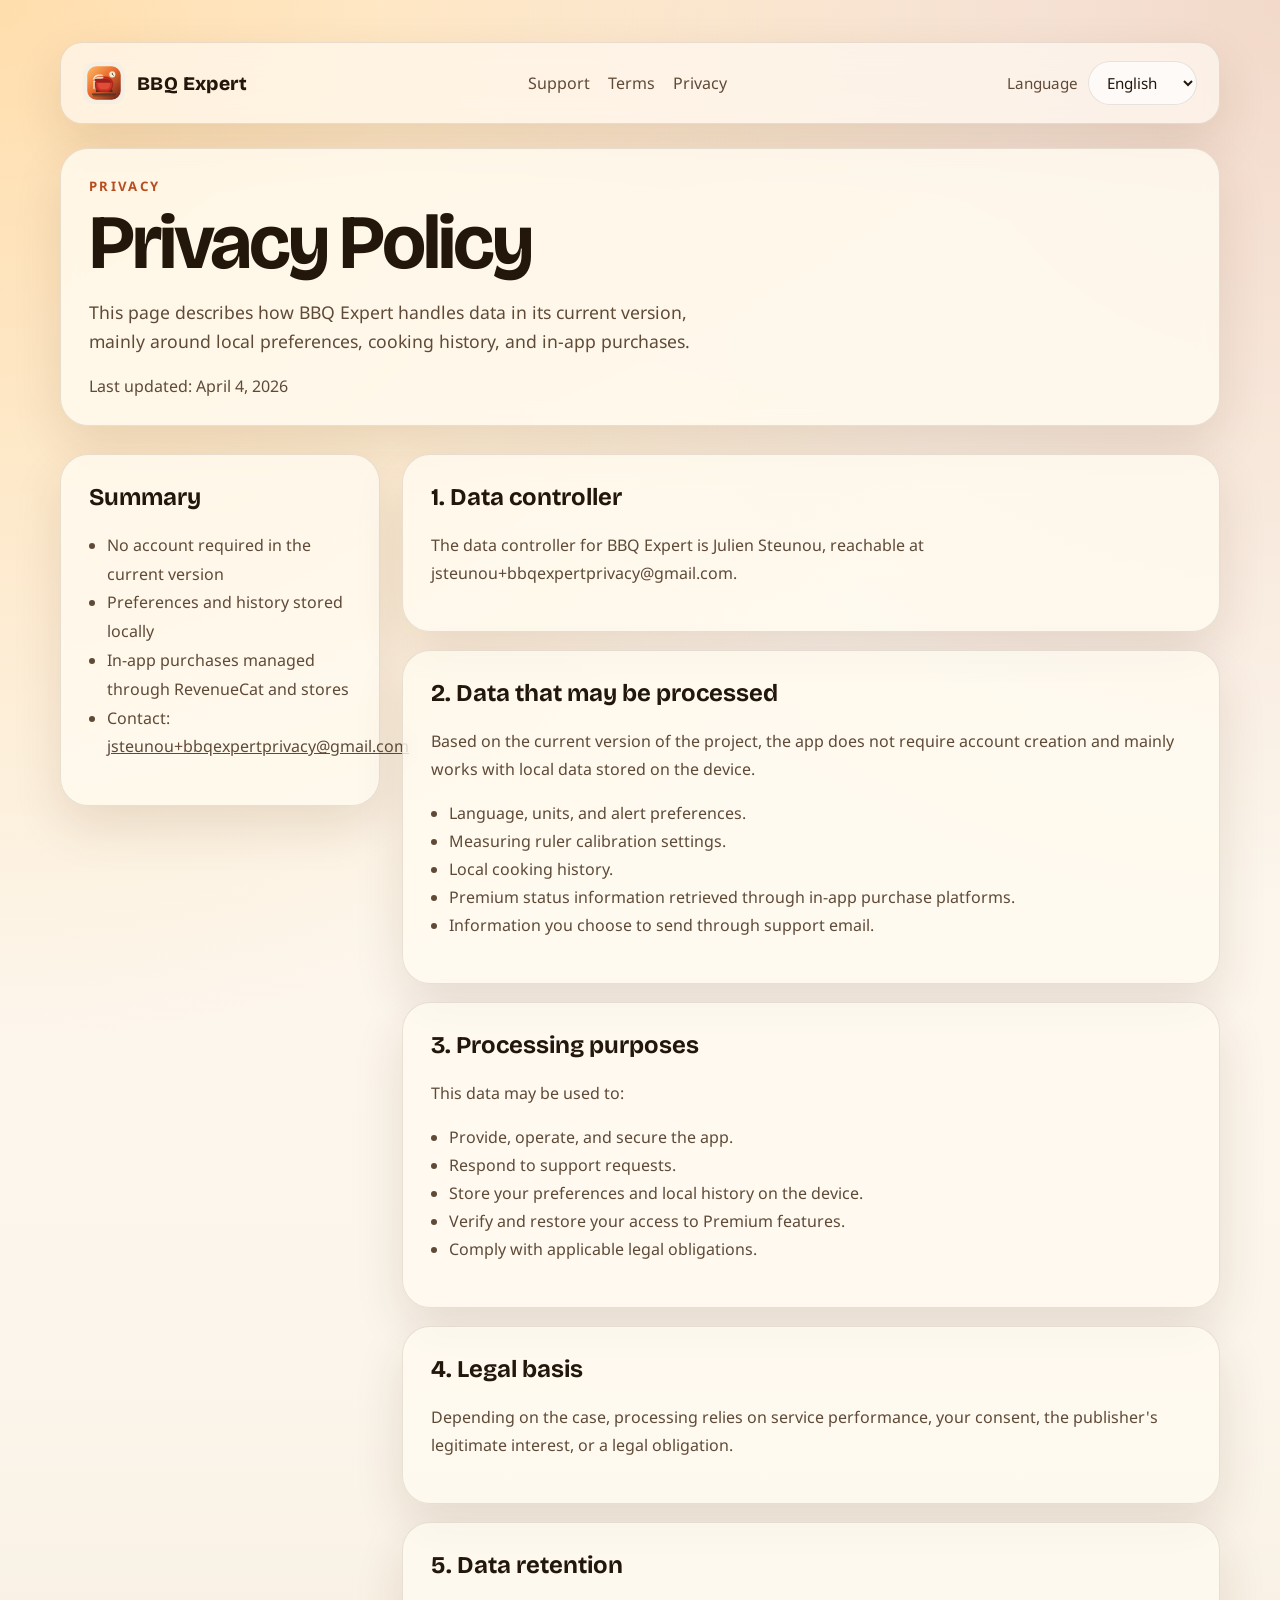
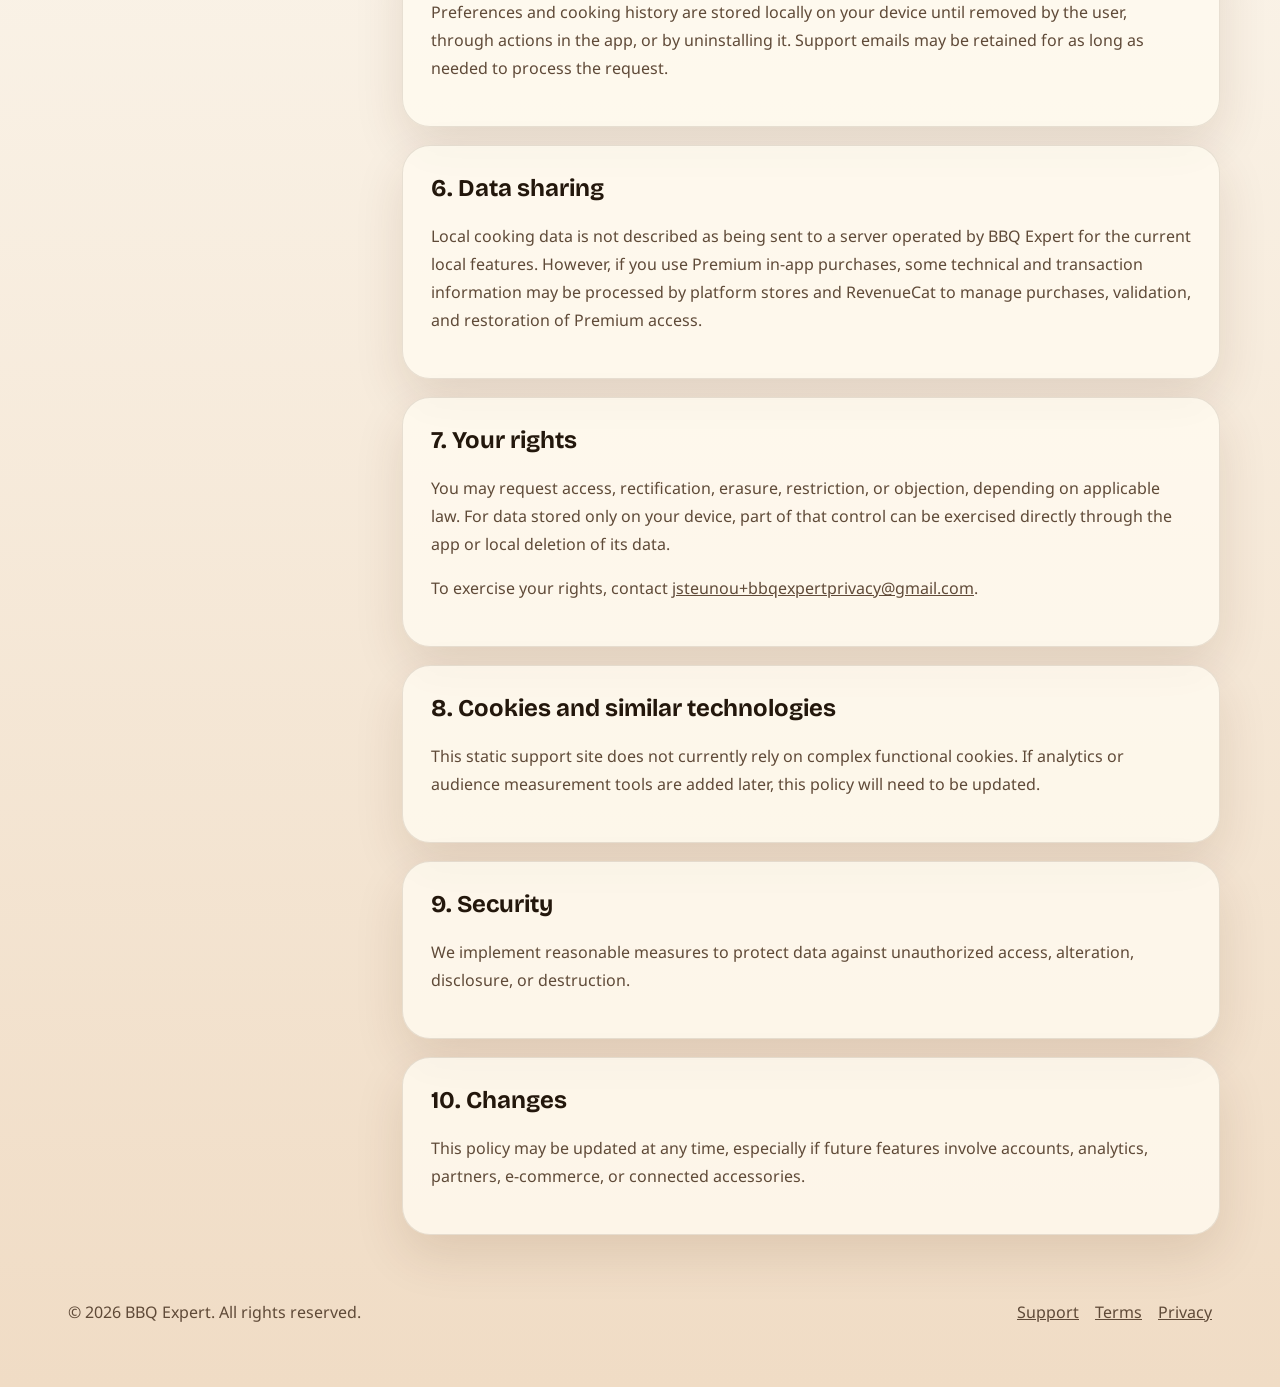
==== commit 847344fe: "EULA" ====
--- a/privacy.html
+++ b/privacy.html
@@ -26,6 +26,7 @@
           </a>
           <div class="nav-links">
             <a href="index.html" data-i18n="navSupport">Support</a>
+            <a href="terms.html" data-i18n="navTerms">Conditions</a>
             <a href="privacy.html" data-i18n="navPrivacy">Confidentialité</a>
           </div>
           <label class="language-switcher">
@@ -193,6 +194,7 @@
         <p data-i18n="footerCopy">© 2026 BBQ Expert. Tous droits réservés.</p>
         <div class="footer-links">
           <a href="index.html" data-i18n="footerSupport">Support</a>
+          <a href="terms.html" data-i18n="footerTerms">Conditions</a>
           <a href="privacy.html" data-i18n="footerPrivacy">Confidentialité</a>
         </div>
       </footer>
